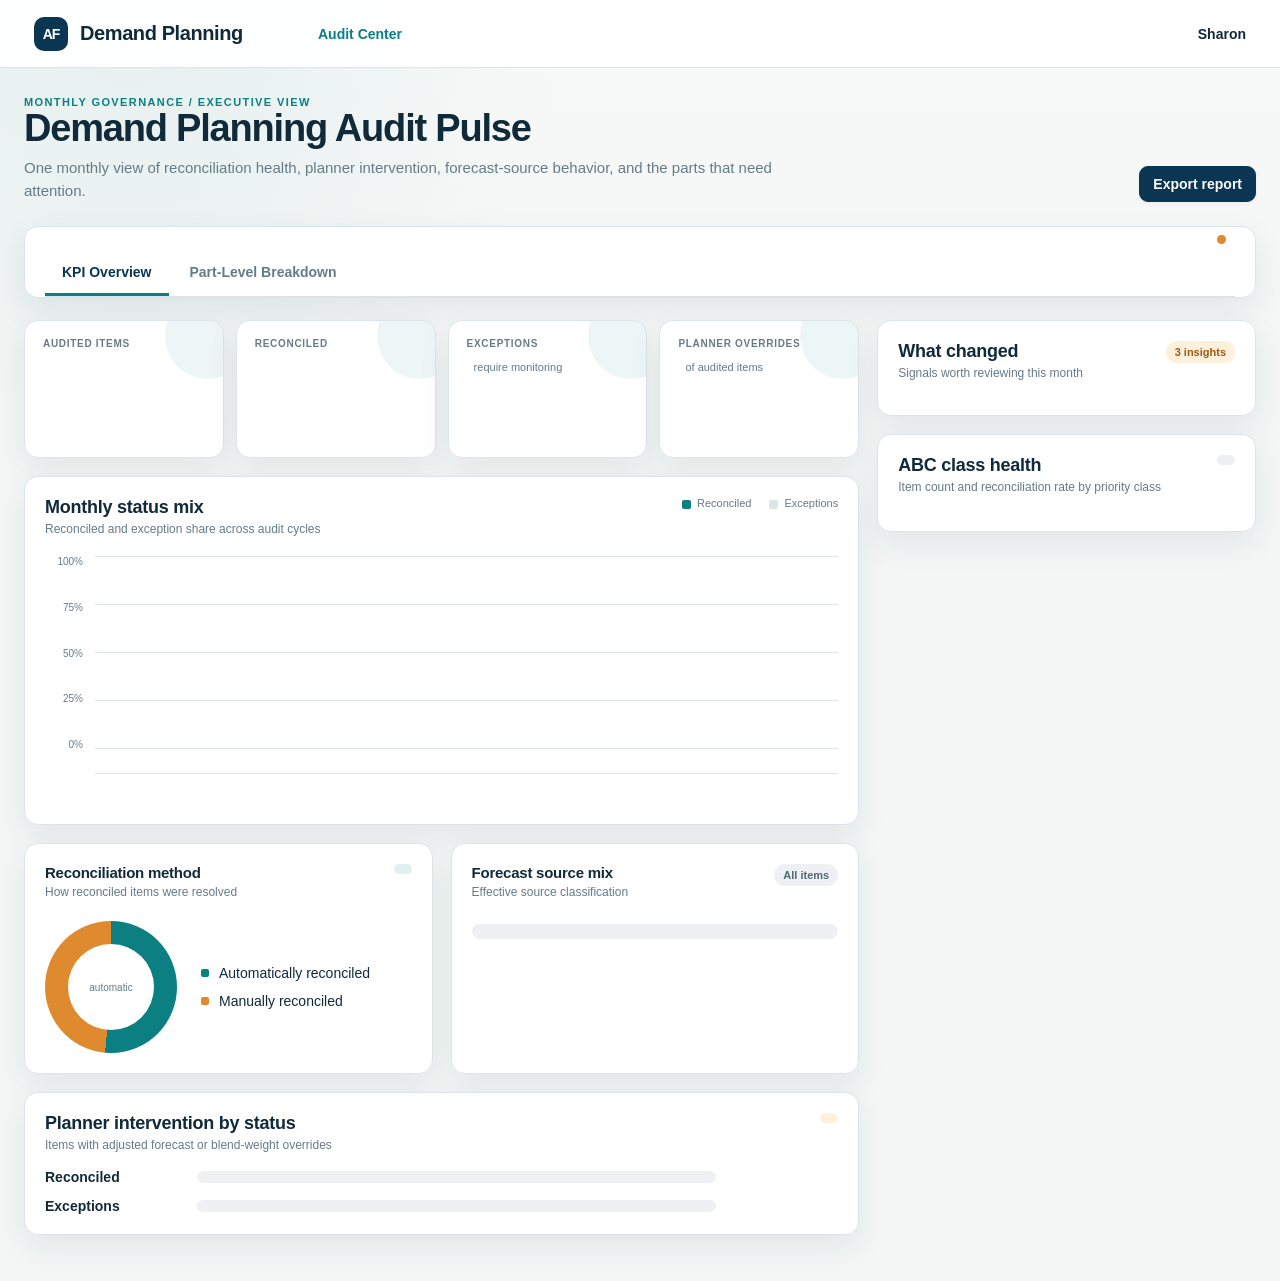
==== index.html @ b2f29ad5 "Add demand planning audit dashboard" ====
<!doctype html>
<html lang="en">
<head>
  <meta charset="utf-8">
  <meta name="viewport" content="width=device-width, initial-scale=1">
  <title>Demand Planning Audit Center</title>
  <link rel="stylesheet" href="shared.css">
  <style>
    .hero { display: flex; justify-content: space-between; gap: 28px; align-items: flex-end; margin-bottom: 24px; }
    .hero-actions { display: flex; gap: 9px; }
    .control-deck { padding: 0 20px; margin-bottom: 22px; }
    .control-row { display: flex; align-items: center; justify-content: space-between; gap: 24px; }
    .month-strip { display: flex; align-items: stretch; gap: 2px; width: 100%; min-width: 0; padding: 12px 0; overflow-x: auto; }
    .month {
      min-width: 78px; border: 0; background: transparent; border-radius: 9px; padding: 8px 12px;
      cursor: pointer; color: var(--muted); text-align: left;
    }
    .month span { display: block; font-weight: 800; color: inherit; }
    .month small { font-size: 10px; }
    .month.active { color: #fff; background: var(--navy); box-shadow: 0 7px 14px rgba(10,53,83,.18); }
    .compare { display: flex; align-items: center; gap: 9px; white-space: nowrap; color: var(--muted); font-weight: 700; }
    .compare-dot { width: 9px; height: 9px; border-radius: 50%; background: var(--orange); }
    .dashboard { display: grid; grid-template-columns: minmax(0, 1.72fr) minmax(300px, .78fr); gap: 18px; min-width: 0; }
    .main-column, .side-column { display: grid; gap: 18px; min-width: 0; align-content: start; }
    .metrics { display: grid; grid-template-columns: repeat(4, minmax(0,1fr)); gap: 12px; }
    .metric { padding: 17px 18px 16px; min-height: 138px; position: relative; overflow: hidden; }
    .metric::after { content: ""; position: absolute; width: 86px; height: 86px; border-radius: 50%; right: -28px; top: -28px; background: rgba(11,127,130,.07); }
    .metric-label { color: var(--muted); text-transform: uppercase; letter-spacing: .7px; font-size: 10px; font-weight: 800; }
    .metric-value { font-size: 31px; font-weight: 800; letter-spacing: -1px; margin: 12px 0 5px; }
    .metric-foot { display: flex; align-items: center; gap: 7px; color: var(--muted); font-size: 11px; }
    .delta { font-weight: 800; color: var(--teal); }
    .delta.down { color: var(--red); }
    .trend-card { padding: 20px; }
    .status-chart { height: 248px; margin-top: 20px; display: grid; grid-template-columns: 38px 1fr; gap: 12px; }
    .y-axis { display: flex; flex-direction: column; justify-content: space-between; height: 194px; color: var(--muted); font-size: 10px; text-align: right; }
    .bar-plot { height: 218px; display: flex; justify-content: space-around; align-items: end; gap: 20px; padding: 0 12px; border-bottom: 1px solid #dce5e8; background: repeating-linear-gradient(to bottom, #dce5e8 0 1px, transparent 1px 48px); }
    .bar-group { width: 72px; height: 218px; display: grid; grid-template-rows: 22px 172px 24px; align-items: end; text-align: center; }
    .bar-rate { color: var(--navy); font-size: 11px; font-weight: 800; align-self: start; }
    .stacked-bar { width: 42px; height: 172px; margin: 0 auto; display: flex; flex-direction: column; justify-content: flex-end; overflow: hidden; border-radius: 7px 7px 2px 2px; box-shadow: 0 0 0 1px rgba(16,42,58,.07); }
    .bar-segment { width: 100%; transition: height .25s ease; }
    .bar-segment.exceptions { background: #dce5e8; }
    .bar-segment.reconciled { background: var(--teal); }
    .bar-group.current .stacked-bar { box-shadow: 0 0 0 2px var(--orange); }
    .bar-group.current .bar-label { color: var(--orange); }
    .bar-label { color: var(--muted); font-size: 11px; font-weight: 700; align-self: end; }
    .chart-legend { display: flex; gap: 18px; font-size: 11px; color: var(--muted); }
    .legend-box { width: 9px; height: 9px; border-radius: 2px; display: inline-block; margin-right: 6px; vertical-align: middle; }
    .composition { display: grid; grid-template-columns: 1fr 1fr; gap: 18px; }
    .composition .card { padding: 20px; }
    .donut-wrap { display: flex; align-items: center; gap: 24px; margin-top: 22px; }
    .donut { width: 132px; height: 132px; border-radius: 50%; background: conic-gradient(var(--teal) 0 51.43%, var(--orange) 51.43% 100%); position: relative; flex: none; }
    .donut::after { content: ""; position: absolute; inset: 23px; background: #fff; border-radius: 50%; }
    .donut-center { position: absolute; inset: 0; display: grid; place-content: center; text-align: center; z-index: 1; }
    .donut-center strong { font-size: 22px; }
    .donut-center span { color: var(--muted); font-size: 10px; }
    .legend-list { display: grid; gap: 12px; flex: 1; }
    .legend-row { display: grid; grid-template-columns: 10px 1fr auto; gap: 8px; align-items: center; }
    .swatch { width: 8px; height: 8px; border-radius: 2px; }
    .legend-row strong { font-size: 13px; }
    .legend-row small { color: var(--muted); }
    .source-bar { display: flex; height: 15px; overflow: hidden; border-radius: 10px; margin: 25px 0 22px; background: #edf1f3; }
    .source-bar span { min-width: 3px; }
    .source-list { display: grid; gap: 11px; }
    .source-row { display: grid; grid-template-columns: 12px 1fr auto auto; gap: 8px; align-items: center; }
    .source-meta { display: block; margin-top: 2px; color: var(--muted); font-size: 9px; }
    .source-row .count { font-weight: 800; }
    .source-row .share { width: 44px; text-align: right; color: var(--muted); }
    .attention { padding: 20px; }
    .attention-list { margin-top: 15px; display: grid; gap: 10px; }
    .attention-item { border-left: 3px solid var(--orange); background: #fbfaf6; border-radius: 0 10px 10px 0; padding: 11px 12px; }
    .attention-item strong { display: block; font-size: 12px; margin-bottom: 4px; }
    .attention-item span { color: var(--muted); font-size: 11px; line-height: 1.35; }
    .abc-card { padding: 20px; }
    .abc-list { display: grid; gap: 12px; margin-top: 17px; }
    .abc-row { display: grid; grid-template-columns: 48px 52px 1fr 52px; gap: 10px; align-items: center; font-size: 11px; }
    .abc-total { color: var(--muted); text-align: right; }
    .abc-track { height: 7px; background: #edf1f3; border-radius: 7px; overflow: hidden; }
    .abc-track span { display: block; height: 100%; border-radius: inherit; background: var(--teal); }
    .abc-row.low .abc-track span { background: var(--orange); }
    .abc-rate { text-align: right; font-weight: 800; }
    .view-panel[hidden] { display: none; }
    .planner-card { padding: 20px; }
    .planner-grid { display: grid; grid-template-columns: 140px 1fr 110px; gap: 12px; align-items: center; margin-top: 17px; }
    .planner-grid + .planner-grid { margin-top: 13px; }
    .planner-track { height: 12px; display: flex; border-radius: 8px; overflow: hidden; background: #edf1f3; }
    .planner-track .with { background: var(--orange); }
    .planner-track .without { background: #cad8dd; }
    .planner-values { text-align: right; font-size: 10px; color: var(--muted); }
    .planner-values strong { display: block; color: var(--ink); font-size: 12px; }
    .breakdown-panel { padding: 0; overflow: hidden; }
    .breakdown-head { display: flex; justify-content: space-between; gap: 20px; align-items: center; padding: 22px 24px 18px; }
    .period-selector { display: flex; align-items: center; justify-content: space-between; gap: 20px; padding: 14px 24px; border-top: 1px solid var(--line); background: #fbfcfc; }
    .period-selector small { display: block; margin-top: 3px; color: var(--muted); }
    .period-buttons { display: flex; flex-wrap: wrap; justify-content: flex-end; gap: 7px; }
    .period-button { border: 1px solid #cdd9de; border-radius: 999px; padding: 7px 12px; background: #fff; color: var(--muted); cursor: pointer; font-size: 11px; font-weight: 800; }
    .period-button.active { border-color: var(--teal); background: var(--teal-soft); color: var(--teal); }
    .breakdown-filters { display: grid; grid-template-columns: minmax(240px, 1.4fr) repeat(3, minmax(150px, .7fr)); gap: 9px; padding: 15px 24px; background: #f7f9f9; border-top: 1px solid var(--line); border-bottom: 1px solid var(--line); }
    .filter-control { width: 100%; border: 1px solid #cdd9de; border-radius: 8px; padding: 9px 11px; background: #fff; color: var(--ink); }
    .breakdown-summary { display: flex; gap: 22px; align-items: center; padding: 13px 24px; color: var(--muted); font-size: 11px; }
    .breakdown-summary strong { color: var(--ink); }
    .table-scroll { width: 100%; max-width: 100%; overflow: auto; }
    .simple-table { width: 100%; min-width: 1120px; border-collapse: collapse; }
    .simple-table th, .simple-table td { padding: 12px 10px; border-bottom: 1px solid var(--line); text-align: left; }
    .simple-table th { color: var(--muted); background: #f3f6f6; font-size: 10px; text-transform: uppercase; letter-spacing: .6px; }
    .simple-table tbody tr:hover { background: #f1f8f7; }
    .part-period-heading, .part-period-cell { min-width: 220px; }
    .part-period-cell strong { display: block; font-size: 11px; line-height: 1.3; }
    .part-period-cell small { display: block; margin-top: 4px; color: var(--muted); font-size: 10px; line-height: 1.3; }
    .metric-heading, .metric-cell { min-width: 112px; text-align: center !important; }
    .metric-cell { font-size: 16px; font-weight: 800; font-variant-numeric: tabular-nums; }
    .missing-period { color: #9babb3; }
    .status-dot { display: inline-block; width: 7px; height: 7px; border-radius: 50%; margin-right: 7px; background: var(--teal); }
    .status-dot.exception { background: var(--orange); }
    .table-footer { display: flex; justify-content: space-between; padding: 13px 24px; color: var(--muted); font-size: 11px; }
    .pagination { display: flex; align-items: center; gap: 8px; }
    .page-button { border: 1px solid #cdd9de; border-radius: 7px; padding: 6px 10px; background: #fff; color: var(--ink); cursor: pointer; font-weight: 700; }
    .page-button:disabled { cursor: default; opacity: .4; }
    @media (max-width: 1200px) { .dashboard { grid-template-columns: 1fr; } .side-column { grid-template-columns: 1fr 1fr; } }
    @media (max-width: 900px) { .metrics { grid-template-columns: 1fr 1fr; } .composition { grid-template-columns: 1fr; } .breakdown-filters { grid-template-columns: 1fr 1fr; } }
    @media (max-width: 680px) { .hero, .control-row { align-items: flex-start; flex-direction: column; min-width: 0; } .hero > div:first-child { width: 100%; } .hero > div, .control-row > *, .card-title > * { max-width: 100%; min-width: 0; } .lead { width: 100%; max-width: 100%; } .metrics, .side-column { grid-template-columns: 1fr; } .hero-actions { width: 100%; } .trend-card { min-width: 0; overflow: hidden; } .trend-card .card-title { flex-direction: column; } .chart-legend { width: 100%; } .status-chart { width: 100%; max-width: 100%; overflow-x: auto; } .bar-plot { min-width: 310px; gap: 8px; padding: 0; } .bar-group { width: 43px; } .stacked-bar { width: 28px; } .planner-grid { grid-template-columns: 100px 1fr; } .planner-values { grid-column: 2; } .breakdown-head, .period-selector { flex-direction: column; align-items: stretch; } .period-buttons { justify-content: flex-start; } .breakdown-head .button { align-self: flex-start; } .breakdown-filters { grid-template-columns: 1fr; } .table-footer { flex-direction: column; gap: 9px; } .pagination { flex-wrap: wrap; } }
  </style>
</head>
<body>
  <div class="app-shell">
    <header class="topbar">
      <div class="brand"><div class="brand-mark">AF</div><div class="brand-name">Demand Planning</div></div>
      <div class="current-section">Audit Center</div>
      <div class="user">Sharon</div>
    </header>

    <main class="page">
      <section class="hero reveal">
        <div>
          <div class="eyebrow">Monthly governance / Executive view</div>
          <h1>Demand Planning Audit Pulse</h1>
          <p class="lead">One monthly view of reconciliation health, planner intervention, forecast-source behavior, and the parts that need attention.</p>
        </div>
        <div class="hero-actions"><button class="button primary" id="exportKpi">Export report</button></div>
      </section>

      <section class="control-deck card reveal delay-1">
        <div class="control-row">
          <div class="month-strip" id="monthStrip" aria-label="Audit month"></div>
          <div class="compare"><span class="compare-dot"></span><span id="comparisonText"></span></div>
        </div>
        <div class="tabs">
          <button class="tab active" data-view="kpi">KPI Overview</button>
          <button class="tab" data-view="parts">Part-Level Breakdown</button>
        </div>
      </section>

      <section class="view-panel" id="kpiView">
        <div class="dashboard">
          <div class="main-column">
            <div class="metrics reveal delay-1">
              <article class="metric card"><div class="metric-label">Audited items</div><div class="metric-value" id="totalValue"></div><div class="metric-foot"><span class="delta" id="totalDelta"></span><span id="totalDeltaText"></span></div></article>
              <article class="metric card"><div class="metric-label">Reconciled</div><div class="metric-value" id="reconciledValue"></div><div class="metric-foot"><span class="delta" id="recDelta"></span><span id="recDeltaText"></span></div></article>
              <article class="metric card"><div class="metric-label">Exceptions</div><div class="metric-value" id="exceptionValue"></div><div class="metric-foot"><span class="delta down" id="exceptionRate"></span> require monitoring</div></article>
              <article class="metric card"><div class="metric-label">Planner overrides</div><div class="metric-value" id="overrideValue"></div><div class="metric-foot"><span class="delta" id="overrideRate"></span> of audited items</div></article>
            </div>

            <article class="trend-card card reveal delay-2">
              <div class="card-title">
                <div><h2>Monthly status mix</h2><div class="caption">Reconciled and exception share across audit cycles</div></div>
                <div class="chart-legend">
                  <span><i class="legend-box" style="background:#0b7f82"></i>Reconciled</span>
                  <span><i class="legend-box" style="background:#dce5e8"></i>Exceptions</span>
                </div>
              </div>
              <div class="status-chart" id="statusChart" role="img" aria-label="Monthly reconciled and exception percentages">
                <div class="y-axis"><span>100%</span><span>75%</span><span>50%</span><span>25%</span><span>0%</span></div>
                <div class="bar-plot" id="monthlyBars"></div>
              </div>
            </article>

            <div class="composition reveal delay-3">
              <article class="card">
                <div class="card-title"><div><h3>Reconciliation method</h3><div class="caption">How reconciled items were resolved</div></div><span class="pill teal" id="reconciliationTotal"></span></div>
                <div class="donut-wrap">
                  <div class="donut" id="reconciliationDonut"><div class="donut-center"><strong id="automaticRate"></strong><span>automatic</span></div></div>
                  <div class="legend-list">
                    <div class="legend-row"><span class="swatch" style="background:#0b7f82"></span><span>Automatically reconciled</span><strong id="automaticCount"></strong></div>
                    <div class="legend-row"><span class="swatch" style="background:#df8a2f"></span><span>Manually reconciled</span><strong id="manualCount"></strong></div>
                  </div>
                </div>
              </article>
              <article class="card">
                <div class="card-title"><div><h3>Forecast source mix</h3><div class="caption">Effective source classification</div></div><span class="pill gray">All items</span></div>
                <div class="source-bar" id="sourceBar"></div><div class="source-list" id="sourceList"></div>
              </article>
            </div>

            <article class="planner-card card reveal delay-3">
              <div class="card-title">
                <div><h2>Planner intervention by status</h2><div class="caption">Items with adjusted forecast or blend-weight overrides</div></div>
                <span class="pill orange" id="overridePill"></span>
              </div>
              <div class="planner-grid">
                <strong>Reconciled</strong>
                <div class="planner-track" id="reconciledPlannerTrack"><span class="with"></span><span class="without"></span></div>
                <div class="planner-values" id="reconciledPlannerValues"></div>
              </div>
              <div class="planner-grid">
                <strong>Exceptions</strong>
                <div class="planner-track" id="exceptionPlannerTrack"><span class="with"></span><span class="without"></span></div>
                <div class="planner-values" id="exceptionPlannerValues"></div>
              </div>
            </article>
          </div>

          <aside class="side-column">
            <article class="attention card reveal delay-2">
              <div class="card-title"><div><h2>What changed</h2><div class="caption">Signals worth reviewing this month</div></div><span class="pill orange">3 insights</span></div>
              <div class="attention-list" id="attentionList"></div>
            </article>

            <article class="abc-card card reveal delay-3">
              <div class="card-title"><div><h2>ABC class health</h2><div class="caption">Item count and reconciliation rate by priority class</div></div><span class="pill gray" id="abcMonth"></span></div>
              <div class="abc-list" id="abcList"></div>
            </article>
          </aside>
        </div>
      </section>

      <section class="view-panel card breakdown-panel" id="partsView" hidden>
        <div class="breakdown-head">
          <div><h2>Part-Level Breakdown</h2><div class="caption">Compare selected audit periods and review each item's six-month activity.</div></div>
          <button class="button primary" id="exportParts">Export filtered rows</button>
        </div>
        <div class="period-selector">
          <div><strong>Report periods</strong><small>Select one, multiple, or all available months.</small></div>
          <div class="period-buttons" id="partPeriodButtons" aria-label="Part-Level report periods"></div>
        </div>
        <div class="breakdown-filters">
          <input class="filter-control" id="partSearch" type="search" placeholder="Search item or description" aria-label="Search item or description">
          <select class="filter-control" id="statusFilter" aria-label="Filter by status"><option value="">All statuses</option></select>
          <select class="filter-control" id="sourceFilter" aria-label="Filter by forecast source"><option value="">All forecast sources</option></select>
          <select class="filter-control" id="classFilter" aria-label="Filter by ABC class"><option value="">All ABC classes</option></select>
        </div>
        <div class="breakdown-summary"><span><strong id="partCount">0</strong> matching items</span><span>Periods: <strong id="partAuditMonth"></strong></span><span id="sixMonthSummary"></span></div>
        <div class="table-scroll">
          <table class="simple-table" id="partTable">
            <thead><tr id="partTableHead"></tr></thead>
            <tbody id="simpleParts"></tbody>
          </table>
        </div>
        <div class="table-footer"><span id="partRange"></span><div class="pagination"><button class="page-button" id="previousPage">Previous</button><strong id="partPage"></strong><button class="page-button" id="nextPage">Next</button></div></div>
      </section>
    </main>
  </div>
  <script src="audit-data.js"></script>
  <script>
    const data = window.auditDashboardData;
    const fmt = new Intl.NumberFormat("en-US");
    const PAGE_SIZE = 50;
    const PART = { ITEM: 0, DESCRIPTION: 1, ABC: 2, STATUS: 3, SOURCE: 4, OVERRIDE: 5 };
    const AUTOMATIC_STATUS = "Automatically Reconciled";
    const metricMonths = data.months.slice(-6);
    const state = {
      monthIndex: data.months.length - 1,
      page: 1,
      filteredParts: [],
      reportRows: [],
      selectedPartMonthKeys: new Set([data.months.at(-1).key])
    };
    const monthStrip = document.getElementById("monthStrip");
    const partPeriodButtons = document.getElementById("partPeriodButtons");
    const statusFilter = document.getElementById("statusFilter");
    const sourceFilter = document.getElementById("sourceFilter");
    const classFilter = document.getElementById("classFilter");

    const htmlEntities = { "&": "&amp;", "<": "&lt;", ">": "&gt;", '"': "&quot;", "'": "&#39;" };
    const escapeHtml = value => String(value).replace(/[&<>"']/g, character => htmlEntities[character]);
    const rateOf = (value, total) => total ? value / total * 100 : 0;
    const signed = value => `${value >= 0 ? "+" : ""}${value}`;

    function selectedMonth() {
      return data.months[state.monthIndex];
    }

    function selectedPartMonths() {
      return data.months.filter(month => state.selectedPartMonthKeys.has(month.key));
    }

    function isManuallyAccepted(part) {
      return part[PART.STATUS].startsWith("Accepted with");
    }

    function buildSixMonthMetrics() {
      const metrics = new Map();
      metricMonths.forEach(month => {
        (data.partsByMonth[month.key] || []).forEach(part => {
          const itemMetrics = metrics.get(part[PART.ITEM]) || { automatic: 0, adjusted: 0, manuallyAccepted: 0 };
          itemMetrics.automatic += part[PART.STATUS] === AUTOMATIC_STATUS ? 1 : 0;
          itemMetrics.adjusted += part[PART.OVERRIDE] ? 1 : 0;
          itemMetrics.manuallyAccepted += isManuallyAccepted(part) ? 1 : 0;
          metrics.set(part[PART.ITEM], itemMetrics);
        });
      });
      return metrics;
    }

    const sixMonthMetrics = buildSixMonthMetrics();

    function buildMonthStrip() {
      data.months.forEach((month, index) => {
        const button = document.createElement("button");
        button.className = "month";
        button.dataset.index = index;
        button.innerHTML = `<span>${escapeHtml(month.label)}</span><small>${escapeHtml(month.year)}</small>`;
        button.addEventListener("click", () => selectMonth(index));
        monthStrip.appendChild(button);
      });
    }

    function buildPartPeriodButtons() {
      const options = [
        { key: "all", label: "All months" },
        ...data.months.map(month => ({ key: month.key, label: `${month.label} ${month.year}` }))
      ];
      partPeriodButtons.innerHTML = options.map(option =>
        `<button class="period-button" type="button" data-period="${option.key}">${escapeHtml(option.label)}</button>`
      ).join("");
      partPeriodButtons.addEventListener("click", event => {
        const button = event.target.closest("[data-period]");
        if (!button) return;
        updatePartPeriodSelection(button.dataset.period);
      });
    }

    function updatePartPeriodSelection(periodKey) {
      if (periodKey === "all") {
        state.selectedPartMonthKeys = new Set(data.months.map(month => month.key));
      } else if (state.selectedPartMonthKeys.size === data.months.length) {
        state.selectedPartMonthKeys = new Set([periodKey]);
      } else if (state.selectedPartMonthKeys.has(periodKey)) {
        if (state.selectedPartMonthKeys.size > 1) state.selectedPartMonthKeys.delete(periodKey);
      } else {
        state.selectedPartMonthKeys.add(periodKey);
      }
      refreshPartReport();
    }

    function renderPartPeriodButtons() {
      const allSelected = state.selectedPartMonthKeys.size === data.months.length;
      partPeriodButtons.querySelectorAll("[data-period]").forEach(button => {
        const key = button.dataset.period;
        button.classList.toggle("active", key === "all" ? allSelected : state.selectedPartMonthKeys.has(key));
        button.setAttribute("aria-pressed", button.classList.contains("active"));
      });
    }

    function renderMonthlyBars() {
      const barContainer = document.getElementById("monthlyBars");
      barContainer.innerHTML = data.months.map((month, index) => {
        const reconciledRate = rateOf(month.reconciled, month.total);
        const exceptionRate = 100 - reconciledRate;
        return `
          <div class="bar-group ${index === state.monthIndex ? "current" : ""}">
            <span class="bar-rate">${reconciledRate.toFixed(1)}%</span>
            <div class="stacked-bar" title="${escapeHtml(month.label)}: ${fmt.format(month.reconciled)} reconciled, ${fmt.format(month.exceptions)} exceptions">
              <span class="bar-segment exceptions" style="height:${exceptionRate}%"></span>
              <span class="bar-segment reconciled" style="height:${reconciledRate}%"></span>
            </div>
            <span class="bar-label">${escapeHtml(month.label)}</span>
          </div>`;
      }).join("");
      document.getElementById("statusChart").setAttribute(
        "aria-label",
        `Monthly reconciled and exception percentages from ${data.months[0].label} through ${data.months.at(-1).label} ${data.months.at(-1).year}`
      );
    }

    function renderSummary(month, previous) {
      const reconciledRate = rateOf(month.reconciled, month.total);
      const exceptionRate = rateOf(month.exceptions, month.total);
      const overrideRate = rateOf(month.overrides, month.total);
      const totalDelta = previous ? month.total - previous.total : 0;
      document.getElementById("totalValue").textContent = fmt.format(month.total);
      document.getElementById("totalDelta").textContent = previous ? signed(totalDelta) : "Baseline";
      document.getElementById("totalDeltaText").textContent = previous ? "since previous month" : "first audit month";
      document.getElementById("reconciledValue").textContent = fmt.format(month.reconciled);
      document.getElementById("recDelta").textContent = `${reconciledRate.toFixed(1)}%`;
      document.getElementById("recDelta").className = "delta";
      document.getElementById("recDeltaText").textContent = "of audited items";
      document.getElementById("exceptionValue").textContent = fmt.format(month.exceptions);
      document.getElementById("exceptionRate").textContent = `${exceptionRate.toFixed(1)}%`;
      document.getElementById("overrideValue").textContent = fmt.format(month.overrides);
      document.getElementById("overrideRate").textContent = `${overrideRate.toFixed(1)}%`;
      document.getElementById("comparisonText").textContent = previous
        ? `Compared with ${previous.label} ${previous.year}`
        : "First available audit month";
    }

    function renderReconciliation(month) {
      const automaticRate = rateOf(month.automatic, month.reconciled);
      document.getElementById("reconciliationTotal").textContent = `${fmt.format(month.reconciled)} total`;
      document.getElementById("automaticRate").textContent = `${automaticRate.toFixed(1)}%`;
      document.getElementById("automaticCount").textContent = fmt.format(month.automatic);
      document.getElementById("manualCount").textContent = fmt.format(month.manual);
      document.getElementById("reconciliationDonut").style.background =
        `conic-gradient(var(--teal) 0 ${automaticRate}%, var(--orange) ${automaticRate}% 100%)`;
    }

    function renderSources(month) {
      const sourceBar = document.getElementById("sourceBar");
      const sourceList = document.getElementById("sourceList");
      sourceBar.innerHTML = "";
      sourceList.innerHTML = "";

      month.sources.forEach(source => {
        if (source.count > 0) {
          const segment = document.createElement("span");
          segment.style.width = `${rateOf(source.count, month.total)}%`;
          segment.style.background = source.color;
          sourceBar.appendChild(segment);
        }
        sourceList.insertAdjacentHTML("beforeend", `
          <div class="source-row">
            <span class="swatch" style="background:${source.color}"></span>
            <span>${escapeHtml(source.label)}<small class="source-meta">${fmt.format(source.exceptions)} exceptions / ${fmt.format(source.reconciled)} reconciled</small></span>
            <span class="count">${fmt.format(source.count)}</span>
            <span class="share">${rateOf(source.count, month.total).toFixed(1)}%</span>
          </div>`);
      });
    }

    function renderPlannerRow(prefix, values) {
      const total = values.withOverrides + values.withoutOverrides;
      const withRate = rateOf(values.withOverrides, total);
      const track = document.getElementById(`${prefix}PlannerTrack`);
      track.querySelector(".with").style.width = `${withRate}%`;
      track.querySelector(".without").style.width = `${100 - withRate}%`;
      track.setAttribute(
        "aria-label",
        `${fmt.format(values.withOverrides)} items with overrides and ${fmt.format(values.withoutOverrides)} without overrides`
      );
      document.getElementById(`${prefix}PlannerValues`).innerHTML =
        `<strong>${fmt.format(values.withOverrides)} with</strong>${fmt.format(values.withoutOverrides)} without`;
    }

    function renderPlanner(month) {
      document.getElementById("overridePill").textContent = `${fmt.format(month.overrides)} overrides`;
      renderPlannerRow("reconciled", month.planner.reconciled);
      renderPlannerRow("exception", month.planner.exceptions);
    }

    function renderInsights(month, previous) {
      const reconciliationRate = rateOf(month.reconciled, month.total);
      const previousRate = previous ? rateOf(previous.reconciled, previous.total) : reconciliationRate;
      const delta = reconciliationRate - previousRate;
      const topSource = [...month.sources].sort((left, right) => right.count - left.count)[0];
      const lowestClasses = [...month.abc]
        .filter(row => row.total > 0)
        .sort((left, right) => rateOf(left.reconciled, left.total) - rateOf(right.reconciled, right.total))
        .slice(0, 2);
      const classNames = lowestClasses.map(row => row.label).join(" and ");
      const direction = delta >= 0 ? "rose" : "fell";
      const attentionList = document.getElementById("attentionList");

      attentionList.innerHTML = `
        <div class="attention-item">
          <strong>${previous ? `Reconciliation rate ${direction} ${Math.abs(delta).toFixed(1)} points` : "Baseline reconciliation rate established"}</strong>
          <span>${month.label} closed at ${reconciliationRate.toFixed(1)}%${previous ? `, ${direction === "rose" ? "up" : "down"} from ${previousRate.toFixed(1)}% in ${previous.label}` : " for the first available audit month"}.</span>
        </div>
        <div class="attention-item">
          <strong>${escapeHtml(topSource.label)} is the largest source group</strong>
          <span>${fmt.format(topSource.count)} items, or ${rateOf(topSource.count, month.total).toFixed(1)}%, use this source classification.</span>
        </div>
        <div class="attention-item">
          <strong>${escapeHtml(classNames)} have the lowest reconciliation rates</strong>
          <span>Review these classes first when prioritizing exception reduction.</span>
        </div>`;
    }

    function renderAbc(month) {
      document.getElementById("abcMonth").textContent = month.label;
      document.getElementById("abcList").innerHTML = month.abc.map(row => {
        const rate = rateOf(row.reconciled, row.total);
        return `<div class="abc-row ${rate < 50 ? "low" : ""}">
          <strong>${escapeHtml(row.label)}</strong>
          <span class="abc-total">${fmt.format(row.total)}</span>
          <div class="abc-track"><span style="width:${rate}%"></span></div>
          <span class="abc-rate">${rate.toFixed(rate < 10 ? 1 : 0)}%</span>
        </div>`;
      }).join("");
    }

    function setFilterOptions(select, firstLabel, values) {
      const previousValue = select.value;
      select.replaceChildren(new Option(firstLabel, ""));
      values.forEach(value => select.add(new Option(value, value)));
      select.value = values.includes(previousValue) ? previousValue : "";
    }

    function aggregateSelectedParts() {
      const items = new Map();
      selectedPartMonths().forEach(month => {
        (data.partsByMonth[month.key] || []).forEach(part => {
          const item = items.get(part[PART.ITEM]) || {
            item: part[PART.ITEM],
            description: part[PART.DESCRIPTION],
            abc: part[PART.ABC],
            periods: {}
          };
          item.description = part[PART.DESCRIPTION];
          item.abc = part[PART.ABC];
          item.periods[month.key] = part;
          items.set(item.item, item);
        });
      });
      return [...items.values()];
    }

    function formatMonthRange(months) {
      if (months.length === 1) return `${months[0].label} ${months[0].year}`;
      const first = months[0];
      const last = months.at(-1);
      return first.year === last.year
        ? `${first.label}-${last.label} ${last.year}`
        : `${first.label} ${first.year}-${last.label} ${last.year}`;
    }

    function refreshPartFilters() {
      state.reportRows = aggregateSelectedParts();
      const periodRows = state.reportRows.flatMap(item => Object.values(item.periods));
      setFilterOptions(statusFilter, "All statuses", [...new Set(periodRows.map(part => part[PART.STATUS]))].sort());
      setFilterOptions(sourceFilter, "All forecast sources", [...new Set(periodRows.map(part => part[PART.SOURCE]))].sort());
      setFilterOptions(classFilter, "All ABC classes", [...new Set(state.reportRows.map(item => item.abc))].sort());
    }

    function renderPartHeader(months) {
      document.getElementById("partTableHead").innerHTML = [
        "<th>Item</th>",
        "<th>Description</th>",
        "<th>ABC class</th>",
        ...months.map(month => `<th class="part-period-heading">${escapeHtml(month.label)} ${escapeHtml(month.year)}<br>Status / forecast source</th>`),
        "<th class=\"metric-heading\" title=\"Count within the latest six available audit months\">Auto reconciled<br>Last 6 months</th>",
        "<th class=\"metric-heading\" title=\"Count of periods with a user override within the latest six available audit months\">Adjusted<br>Last 6 months</th>",
        "<th class=\"metric-heading\" title=\"Count of manually accepted periods within the latest six available audit months\">Manually accepted<br>Last 6 months</th>"
      ].join("");
      document.getElementById("partTable").style.minWidth = `${720 + months.length * 220}px`;
    }

    function renderParts() {
      const months = selectedPartMonths();
      const search = document.getElementById("partSearch").value.trim().toLowerCase();
      const status = statusFilter.value;
      const source = sourceFilter.value;
      const abc = classFilter.value;
      const matches = state.reportRows.filter(item => {
        const periodRows = Object.values(item.periods);
        const matchesSearch = !search || `${item.item} ${item.description}`.toLowerCase().includes(search);
        return matchesSearch
          && (!status || periodRows.some(part => part[PART.STATUS] === status))
          && (!source || periodRows.some(part => part[PART.SOURCE] === source))
          && (!abc || item.abc === abc);
      });
      state.filteredParts = matches;

      const totalPages = Math.max(1, Math.ceil(matches.length / PAGE_SIZE));
      state.page = Math.min(state.page, totalPages);
      const start = (state.page - 1) * PAGE_SIZE;
      const visibleParts = matches.slice(start, start + PAGE_SIZE);

      renderPartHeader(months);
      document.getElementById("partCount").textContent = fmt.format(matches.length);
      document.getElementById("simpleParts").innerHTML = visibleParts.length
        ? visibleParts.map(item => {
            const metrics = sixMonthMetrics.get(item.item) || { automatic: 0, adjusted: 0, manuallyAccepted: 0 };
            const periodCells = months.map(month => {
              const part = item.periods[month.key];
              if (!part) return `<td class="part-period-cell missing-period">Not present</td>`;
              const isException = part[PART.STATUS].includes("Exceptions");
              return `<td class="part-period-cell"><strong><span class="status-dot ${isException ? "exception" : ""}"></span>${escapeHtml(part[PART.STATUS])}</strong><small>${escapeHtml(part[PART.SOURCE])}</small></td>`;
            }).join("");
            return `<tr>
              <td><strong>${escapeHtml(item.item)}</strong></td>
              <td>${escapeHtml(item.description)}</td>
              <td>${escapeHtml(item.abc)}</td>
              ${periodCells}
              <td class="metric-cell">${metrics.automatic}</td>
              <td class="metric-cell">${metrics.adjusted}</td>
              <td class="metric-cell">${metrics.manuallyAccepted}</td>
            </tr>`;
          }).join("")
        : `<tr><td colspan="${months.length + 6}">No parts match the selected filters.</td></tr>`;

      const rangeStart = matches.length ? start + 1 : 0;
      const rangeEnd = Math.min(start + PAGE_SIZE, matches.length);
      document.getElementById("partRange").textContent = `Showing ${fmt.format(rangeStart)}-${fmt.format(rangeEnd)} of ${fmt.format(matches.length)} matching items`;
      document.getElementById("partPage").textContent = `Page ${state.page} of ${totalPages}`;
      document.getElementById("previousPage").disabled = state.page === 1;
      document.getElementById("nextPage").disabled = state.page === totalPages;
    }

    function refreshPartReport() {
      state.page = 1;
      const months = selectedPartMonths();
      renderPartPeriodButtons();
      refreshPartFilters();
      document.getElementById("partAuditMonth").textContent = state.selectedPartMonthKeys.size === data.months.length
        ? `All available (${formatMonthRange(months)})`
        : formatMonthRange(months);
      document.getElementById("sixMonthSummary").textContent = `Six-month metrics use ${metricMonths.length} available periods (${formatMonthRange(metricMonths)}).`;
      renderParts();
    }

    function selectMonth(index) {
      state.monthIndex = index;
      state.page = 1;
      const month = selectedMonth();
      const previous = index > 0 ? data.months[index - 1] : null;
      document.querySelectorAll(".month").forEach((button, buttonIndex) => {
        button.classList.toggle("active", buttonIndex === index);
      });
      document.querySelector(`.month[data-index="${index}"]`).scrollIntoView({ block: "nearest", inline: "center" });
      state.selectedPartMonthKeys = new Set([month.key]);
      renderSummary(month, previous);
      renderMonthlyBars();
      renderReconciliation(month);
      renderSources(month);
      renderPlanner(month);
      renderInsights(month, previous);
      renderAbc(month);
      refreshPartReport();
    }

    function csvCell(value) {
      const text = String(value ?? "");
      return /[",\r\n]/.test(text) ? `"${text.replace(/"/g, '""')}"` : text;
    }

    function downloadCsv(filename, rows) {
      const csv = rows.map(row => row.map(csvCell).join(",")).join("\r\n");
      const link = document.createElement("a");
      link.href = URL.createObjectURL(new Blob([csv], { type: "text/csv;charset=utf-8" }));
      link.download = filename;
      link.click();
      URL.revokeObjectURL(link.href);
    }

    function exportKpiReport() {
      const month = selectedMonth();
      const rows = [
        ["Section", "Metric", "Exceptions", "Reconciled", "Total"],
        ["Overall", "Total Items", month.exceptions, month.reconciled, month.total],
        ["Reconciliation", "Automatically Reconciled", "", month.automatic, month.automatic],
        ["Reconciliation", "Manually Reconciled", "", month.manual, month.manual],
        ["Planner Overrides", "With User Overrides", month.planner.exceptions.withOverrides, month.planner.reconciled.withOverrides, month.overrides],
        ...month.sources.map(source => ["Forecast Source", source.label, source.exceptions, source.reconciled, source.count]),
        ...month.abc.map(row => ["ABC Class", row.label, row.exceptions, row.reconciled, row.total])
      ];
      downloadCsv(`audit-kpis-${month.key}.csv`, rows);
    }

    function exportPartRows() {
      const months = selectedPartMonths();
      const periodHeaders = months.flatMap(month => [
        `${month.label} ${month.year} Status`,
        `${month.label} ${month.year} Forecast Source`
      ]);
      const rows = [
        [
          "Item",
          "Item Description",
          "ABC Class",
          ...periodHeaders,
          "Automatically Reconciled (Last 6 Months)",
          "Adjusted (Last 6 Months)",
          "Manually Accepted (Last 6 Months)"
        ],
        ...state.filteredParts.map(item => {
          const metrics = sixMonthMetrics.get(item.item) || { automatic: 0, adjusted: 0, manuallyAccepted: 0 };
          const periodValues = months.flatMap(month => {
            const part = item.periods[month.key];
            return part ? [part[PART.STATUS], part[PART.SOURCE]] : ["", ""];
          });
          return [
            item.item,
            item.description,
            item.abc,
            ...periodValues,
            metrics.automatic,
            metrics.adjusted,
            metrics.manuallyAccepted
          ];
        })
      ];
      const periodName = state.selectedPartMonthKeys.size === data.months.length
        ? "all-months"
        : months.map(month => month.key).join("_");
      downloadCsv(`audit-parts-${periodName}.csv`, rows);
    }

    ["partSearch", "statusFilter", "sourceFilter", "classFilter"].forEach(id => {
      document.getElementById(id).addEventListener("input", () => {
        state.page = 1;
        renderParts();
      });
    });
    document.getElementById("previousPage").addEventListener("click", () => { state.page -= 1; renderParts(); });
    document.getElementById("nextPage").addEventListener("click", () => { state.page += 1; renderParts(); });
    document.getElementById("exportKpi").addEventListener("click", exportKpiReport);
    document.getElementById("exportParts").addEventListener("click", exportPartRows);
    document.querySelectorAll(".tab").forEach(tab => tab.addEventListener("click", () => {
      document.querySelectorAll(".tab").forEach(item => item.classList.remove("active")); tab.classList.add("active");
      const isKpi = tab.dataset.view === "kpi";
      document.getElementById("kpiView").hidden = !isKpi; document.getElementById("partsView").hidden = isKpi;
    }));

    buildMonthStrip();
    buildPartPeriodButtons();
    selectMonth(state.monthIndex);
    if (location.hash === "#parts") {
      document.querySelector('[data-view="parts"]').click();
    }
  </script>
</body>
</html>
---- shared.css ----
:root {
  --ink: #102a3a;
  --muted: #667b88;
  --navy: #0a3553;
  --blue: #2468d8;
  --teal: #0b7f82;
  --teal-soft: #dff1ee;
  --orange: #df8a2f;
  --orange-soft: #fff0dc;
  --red: #b84f4a;
  --red-soft: #f8e5e2;
  --line: #dbe4e8;
  --canvas: #f3f6f5;
  --paper: #ffffff;
  --shadow: 0 12px 32px rgba(27, 55, 70, 0.08);
}

* { box-sizing: border-box; }

body {
  margin: 0;
  overflow-x: hidden;
  color: var(--ink);
  background:
    radial-gradient(circle at 10% 0%, rgba(11, 127, 130, 0.08), transparent 28rem),
    linear-gradient(180deg, #f8faf9 0, var(--canvas) 22rem);
  font-family: "Aptos", "Trebuchet MS", sans-serif;
  font-size: 14px;
}

button, input, select { font: inherit; }
button { color: inherit; }

.app-shell { min-height: 100vh; }

.topbar {
  height: 68px;
  display: flex;
  align-items: center;
  padding: 0 34px;
  gap: 34px;
  background: rgba(255, 255, 255, 0.94);
  border-bottom: 1px solid var(--line);
  backdrop-filter: blur(14px);
}

.brand { display: flex; align-items: center; gap: 12px; min-width: 250px; }
.brand-mark {
  width: 34px; height: 34px; display: grid; place-items: center;
  border-radius: 10px; background: var(--navy); color: #fff; font-weight: 800;
  letter-spacing: -1px;
}
.brand-name { font-size: 20px; font-weight: 750; letter-spacing: -0.4px; }
.current-section { color: var(--teal); font-weight: 800; }
.user { margin-left: auto; font-weight: 700; }

.page { width: min(1540px, calc(100% - 48px)); max-width: 100%; margin: 0 auto; padding: 28px 0 46px; }
.eyebrow { color: var(--teal); text-transform: uppercase; letter-spacing: 1.4px; font-size: 11px; font-weight: 800; }
h1, h2, h3, p { margin-top: 0; }
h1 { margin-bottom: 8px; font-size: clamp(27px, 3vw, 38px); line-height: 1.08; letter-spacing: -1.2px; }
.lead { color: var(--muted); font-size: 15px; line-height: 1.5; max-width: 760px; margin-bottom: 0; }

.button {
  border: 1px solid var(--line); background: #fff; border-radius: 9px;
  padding: 9px 13px; font-weight: 700; cursor: pointer; box-shadow: 0 2px 4px rgba(17, 45, 60, .04);
}
.button.primary { background: var(--navy); border-color: var(--navy); color: #fff; }
.button:hover { transform: translateY(-1px); }

.tabs { display: flex; gap: 4px; border-bottom: 1px solid var(--line); }
.tab {
  border: 0; background: transparent; padding: 13px 17px; color: var(--muted);
  font-weight: 700; cursor: pointer; border-bottom: 3px solid transparent;
}
.tab.active { color: var(--navy); border-color: var(--teal); }

.card {
  background: rgba(255,255,255,.96); border: 1px solid var(--line); border-radius: 14px;
  box-shadow: var(--shadow);
}
.card-title { display: flex; justify-content: space-between; gap: 12px; align-items: flex-start; }
.card-title h2, .card-title h3 { margin: 0; letter-spacing: -0.25px; }
.card-title h2 { font-size: 18px; }
.card-title h3 { font-size: 15px; }
.caption { color: var(--muted); font-size: 12px; margin-top: 4px; }
.pill {
  display: inline-flex; align-items: center; gap: 6px; border-radius: 999px;
  padding: 5px 9px; font-size: 11px; font-weight: 800; white-space: nowrap;
}
.pill.teal { background: var(--teal-soft); color: #176a68; }
.pill.orange { background: var(--orange-soft); color: #9a5a16; }
.pill.red { background: var(--red-soft); color: #93413c; }
.pill.gray { background: #edf1f3; color: #526873; }

.sr-only { position: absolute; width: 1px; height: 1px; overflow: hidden; clip: rect(0,0,0,0); }

@keyframes rise {
  from { opacity: 0; transform: translateY(10px); }
  to { opacity: 1; transform: translateY(0); }
}
.reveal { animation: rise .45s ease both; }
.delay-1 { animation-delay: .06s; }
.delay-2 { animation-delay: .12s; }
.delay-3 { animation-delay: .18s; }

@media (max-width: 980px) {
  .topbar { padding: 0 18px; gap: 16px; }
  .brand { min-width: auto; }
  .brand-name { display: none; }
  .page { width: min(100% - 28px, 1540px); }
}

@media (max-width: 680px) {
  .topbar { height: 58px; }
  .page { width: 100%; padding: 20px 14px 46px; }
}
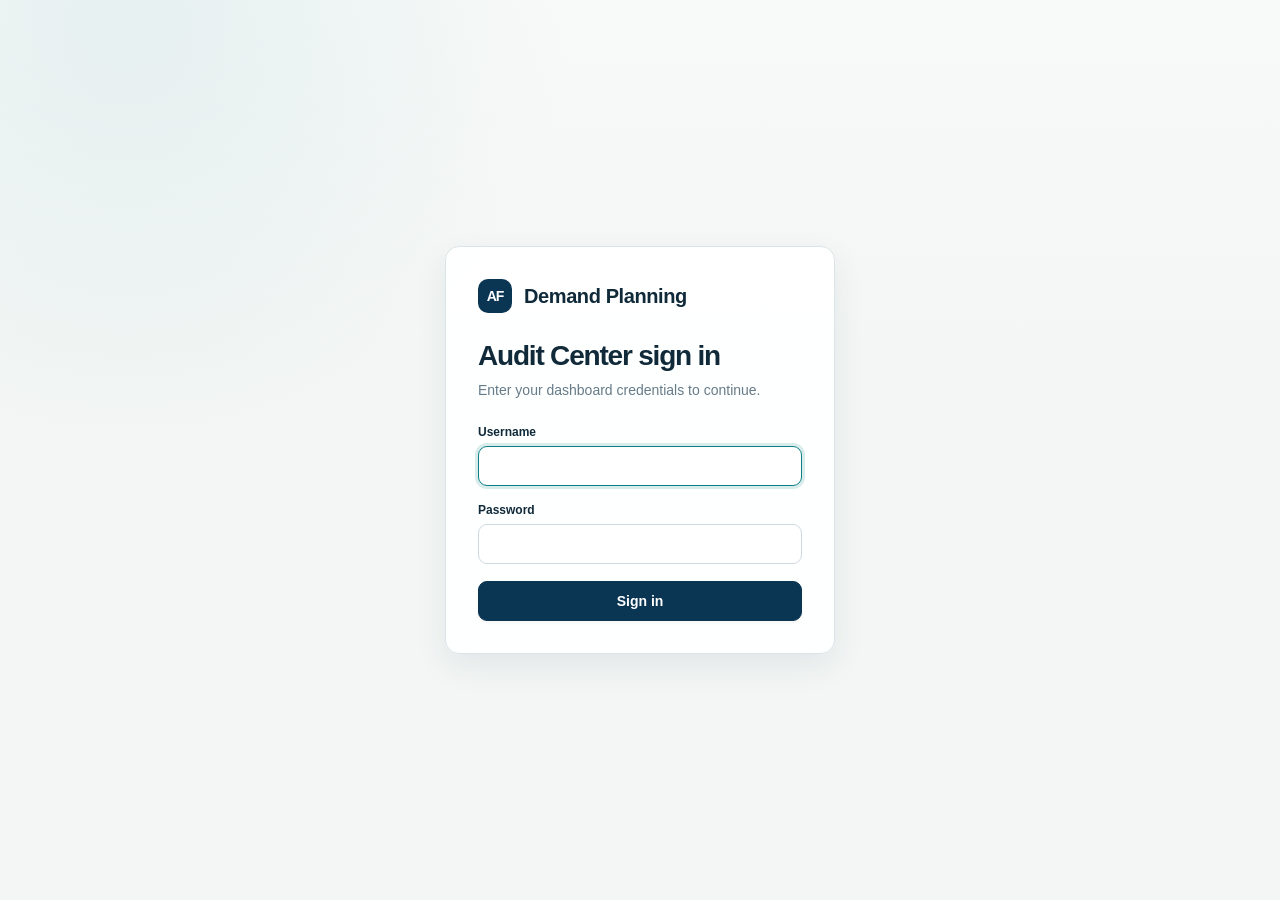
==== commit d30a1fa6: "Add static login and June audit data" ====
--- a/index.html
+++ b/index.html
@@ -4,6 +4,11 @@
   <meta charset="utf-8">
   <meta name="viewport" content="width=device-width, initial-scale=1">
   <title>Demand Planning Audit Center</title>
+  <script>
+    if (sessionStorage.getItem("afAuditDashboardAuthenticated") !== "true") {
+      window.location.replace("login.html");
+    }
+  </script>
   <link rel="stylesheet" href="shared.css">
   <style>
     .hero { display: flex; justify-content: space-between; gap: 28px; align-items: flex-end; margin-bottom: 24px; }
@@ -125,7 +130,7 @@
     <header class="topbar">
       <div class="brand"><div class="brand-mark">AF</div><div class="brand-name">Demand Planning</div></div>
       <div class="current-section">Audit Center</div>
-      <div class="user">Sharon</div>
+      <div class="user-menu"><span class="user">Sharon</span><button class="logout-button" id="logoutButton" type="button">Log out</button></div>
     </header>
 
     <main class="page">
@@ -536,7 +541,7 @@
         "<th>ABC class</th>",
         ...months.map(month => `<th class="part-period-heading">${escapeHtml(month.label)} ${escapeHtml(month.year)}<br>Status / forecast source</th>`),
         "<th class=\"metric-heading\" title=\"Count within the latest six available audit months\">Auto reconciled<br>Last 6 months</th>",
-        "<th class=\"metric-heading\" title=\"Count of periods with a user override within the latest six available audit months\">Adjusted<br>Last 6 months</th>",
+        "<th class=\"metric-heading\" title=\"Count of periods whose Part-Level status explicitly says with user overrides\">Adjusted<br>Last 6 months</th>",
         "<th class=\"metric-heading\" title=\"Count of manually accepted periods within the latest six available audit months\">Manually accepted<br>Last 6 months</th>"
       ].join("");
       document.getElementById("partTable").style.minWidth = `${720 + months.length * 220}px`;
@@ -602,7 +607,7 @@
       document.getElementById("partAuditMonth").textContent = state.selectedPartMonthKeys.size === data.months.length
         ? `All available (${formatMonthRange(months)})`
         : formatMonthRange(months);
-      document.getElementById("sixMonthSummary").textContent = `Six-month metrics use ${metricMonths.length} available periods (${formatMonthRange(metricMonths)}).`;
+      document.getElementById("sixMonthSummary").textContent = `Six-month metrics use ${metricMonths.length} available periods (${formatMonthRange(metricMonths)}). Adjusted counts explicit Part-Level override statuses.`;
       renderParts();
     }
 
@@ -703,6 +708,10 @@
     document.getElementById("nextPage").addEventListener("click", () => { state.page += 1; renderParts(); });
     document.getElementById("exportKpi").addEventListener("click", exportKpiReport);
     document.getElementById("exportParts").addEventListener("click", exportPartRows);
+    document.getElementById("logoutButton").addEventListener("click", () => {
+      sessionStorage.removeItem("afAuditDashboardAuthenticated");
+      window.location.replace("login.html");
+    });
     document.querySelectorAll(".tab").forEach(tab => tab.addEventListener("click", () => {
       document.querySelectorAll(".tab").forEach(item => item.classList.remove("active")); tab.classList.add("active");
       const isKpi = tab.dataset.view === "kpi";
--- a/shared.css
+++ b/shared.css
@@ -52,7 +52,18 @@
 }
 .brand-name { font-size: 20px; font-weight: 750; letter-spacing: -0.4px; }
 .current-section { color: var(--teal); font-weight: 800; }
-.user { margin-left: auto; font-weight: 700; }
+.user-menu { margin-left: auto; display: flex; align-items: center; gap: 12px; }
+.user { font-weight: 700; }
+.logout-button {
+  border: 0;
+  padding: 5px 0;
+  color: var(--muted);
+  background: transparent;
+  cursor: pointer;
+  font-size: 12px;
+  font-weight: 700;
+}
+.logout-button:hover { color: var(--navy); }
 
 .page { width: min(1540px, calc(100% - 48px)); max-width: 100%; margin: 0 auto; padding: 28px 0 46px; }
 .eyebrow { color: var(--teal); text-transform: uppercase; letter-spacing: 1.4px; font-size: 11px; font-weight: 800; }
